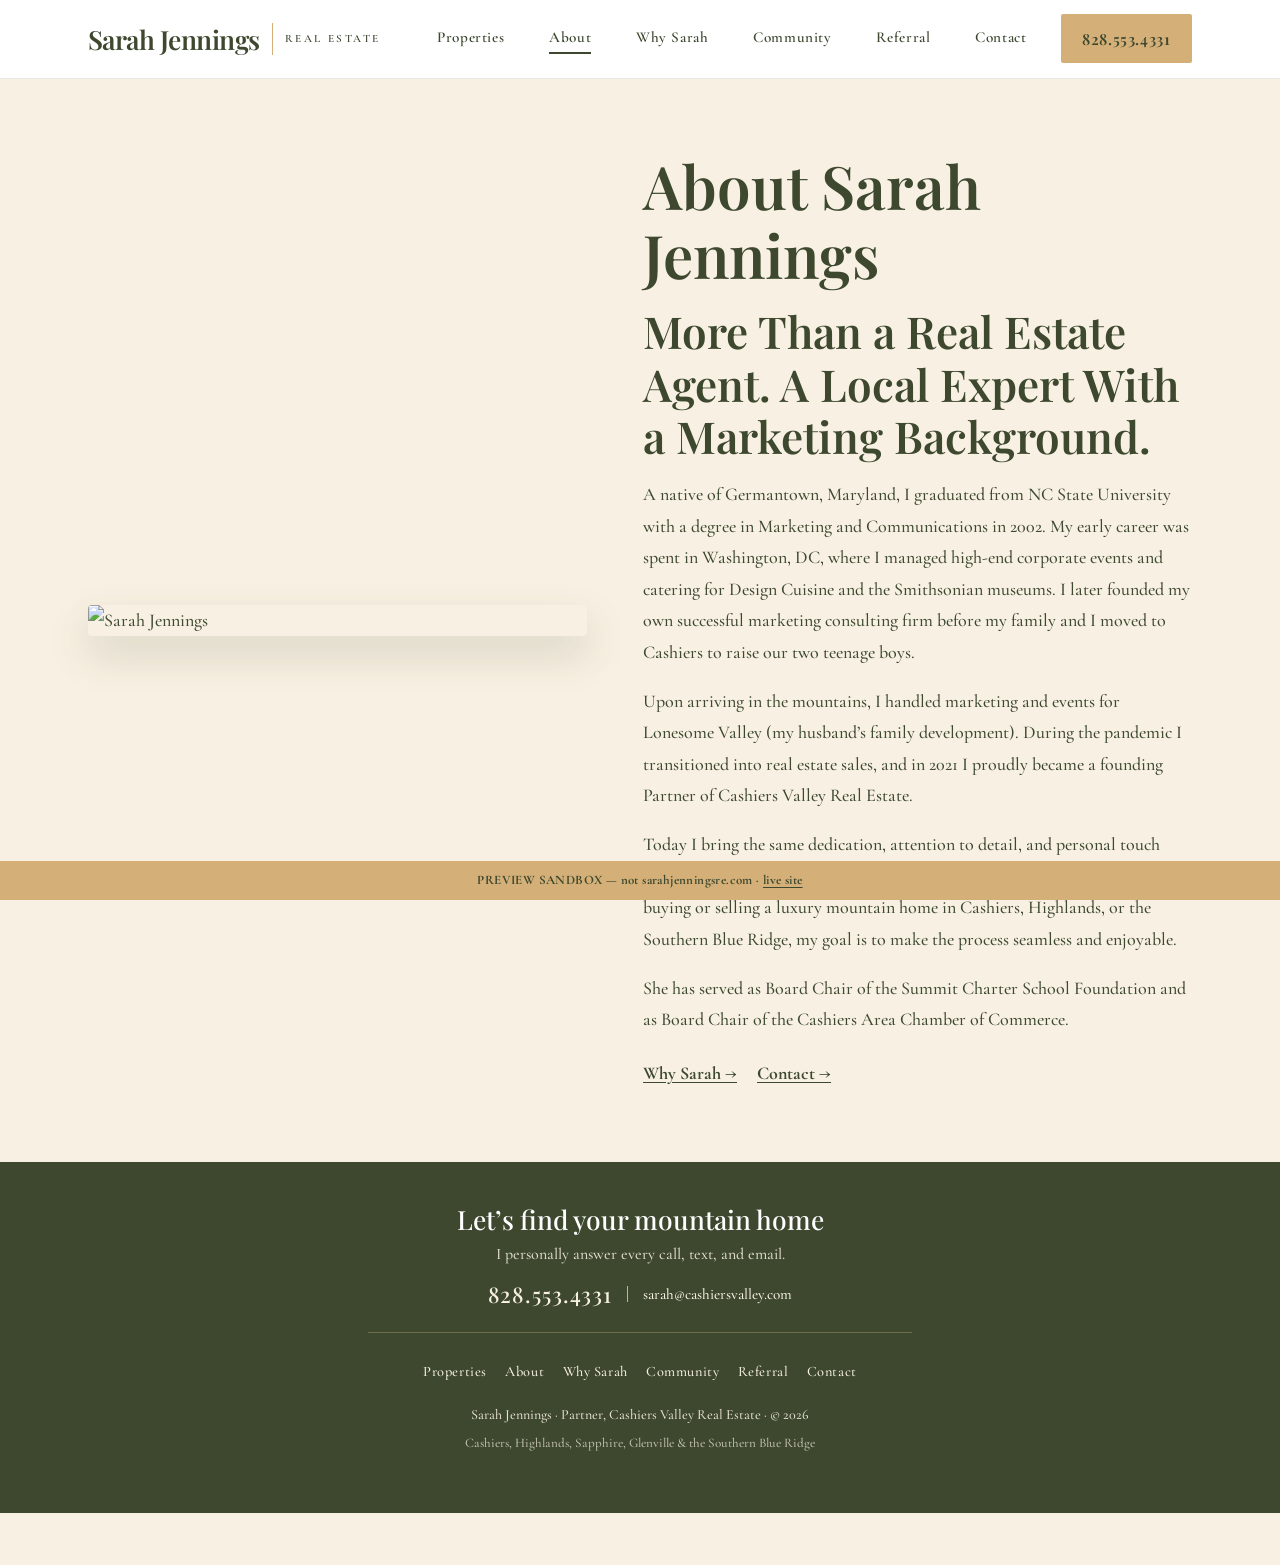
==== about.html @ 4c81b5e2 "Match remaining pages to the tighter footer" ====
<!DOCTYPE html>
<html lang="en">
<head>
  <meta charset="UTF-8">
  <meta name="viewport" content="width=device-width, initial-scale=1.0, viewport-fit=cover">
  <meta name="description" content="Meet Sarah Jennings, Partner at Cashiers Valley Real Estate.">
  <meta name="robots" content="noindex, nofollow">
  <title>About Sarah Jennings • Cashiers & Highlands, NC</title>
  <link rel="preconnect" href="https://fonts.googleapis.com">
  <link rel="preconnect" href="https://fonts.gstatic.com" crossorigin>
  <link href="https://fonts.googleapis.com/css2?family=Cormorant+Garamond:ital,wght@0,400;0,500;0,600;0,700;1,400;1,600&family=Playfair+Display:ital,wght@0,400;0,500;0,600;0,700;1,400;1,600&display=swap" rel="stylesheet">
  <link rel="stylesheet" href="css/site.css">
</head>
<body>
  <div class="sandbox-banner">PREVIEW SANDBOX — not sarahjenningsre.com · <a href="https://sarahjenningsre.com">live site</a></div>
  <nav class="site-nav">
    <div class="nav-inner">
      <a class="brand" href="index.html">
        <span class="site-name">Sarah Jennings</span>
        <span class="brand-rule" aria-hidden="true"></span>
        <span class="brand-mark">Real Estate</span>
      </a>
      <div class="nav-links">
        <a href="listings.html">Properties</a><a href="about.html" class="is-current">About</a><a href="why-sarah.html">Why Sarah</a><a href="community.html">Community</a><a href="referral.html">Referral</a><a href="contact.html">Contact</a>
      </div>
      <a class="btn btn-phone nav-phone" href="tel:8285534331">828.553.4331</a>
      <button class="hamburger" id="hamburger" aria-label="Open menu" aria-expanded="false">
        <span></span><span></span><span></span>
      </button>
    </div>
    <div class="mobile-menu" id="mobile-menu">
      <a href="listings.html">Properties</a><a href="about.html" class="is-current">About</a><a href="why-sarah.html">Why Sarah</a><a href="community.html">Community</a><a href="referral.html">Referral</a><a href="contact.html">Contact</a>
      <a class="btn btn-phone" href="tel:8285534331">828.553.4331</a>
    </div>
  </nav>
  <section class="band-a">
    <div class="wrap split">
      <div>
        <img class="portrait" src="https://sarahjenningsre.com/assets/images/headshot/sarah-jennings.jpg" alt="Sarah Jennings">
      </div>
      <div class="prose">
        <h1>About Sarah Jennings</h1>
        <h2>More Than a Real Estate Agent. A Local Expert With a Marketing Background.</h2>
        <p>A native of Germantown, Maryland, I graduated from NC State University with a degree in Marketing and Communications in 2002. My early career was spent in Washington, DC, where I managed high-end corporate events and catering for Design Cuisine and the Smithsonian museums. I later founded my own successful marketing consulting firm before my family and I moved to Cashiers to raise our two teenage boys.</p>
        <p>Upon arriving in the mountains, I handled marketing and events for Lonesome Valley (my husband’s family development). During the pandemic I transitioned into real estate sales, and in 2021 I proudly became a founding Partner of Cashiers Valley Real Estate.</p>
        <p>Today I bring the same dedication, attention to detail, and personal touch that defined my previous career to every client I serve. Whether you are buying or selling a luxury mountain home in Cashiers, Highlands, or the Southern Blue Ridge, my goal is to make the process seamless and enjoyable.</p>
        <p>She has served as Board Chair of the Summit Charter School Foundation and as Board Chair of the Cashiers Area Chamber of Commerce.</p>
        <div class="inline-links">
          <a href="why-sarah.html">Why Sarah →</a>
          <a href="contact.html">Contact →</a>
        </div>
      </div>
    </div>
  </section>
  <footer class="site-footer">
    <div class="footer-cta">
      <h2>Let’s find your mountain home</h2>
      <p class="footer-note">I personally answer every call, text, and email.</p>
      <p class="footer-contact">
        <a class="cta-phone" href="tel:8285534331">828.553.4331</a>
        <span class="footer-sep" aria-hidden="true"></span>
        <a href="mailto:sarah@cashiersvalley.com">sarah@cashiersvalley.com</a>
      </p>
    </div>
    <nav class="footer-links" aria-label="Footer">
      <a href="listings.html">Properties</a>
      <a href="about.html">About</a>
      <a href="why-sarah.html">Why Sarah</a>
      <a href="community.html">Community</a>
      <a href="referral.html">Referral</a>
      <a href="contact.html">Contact</a>
    </nav>
    <p class="footer-legal">Sarah Jennings · Partner, Cashiers Valley Real Estate · © 2026</p>
    <p class="footer-serving">Cashiers, Highlands, Sapphire, Glenville &amp; the Southern Blue Ridge</p>
  </footer>
  <script>
    const hamburger = document.getElementById("hamburger");
    const mobileMenu = document.getElementById("mobile-menu");
    hamburger.addEventListener("click", () => {
      const open = mobileMenu.classList.toggle("open");
      hamburger.setAttribute("aria-expanded", open ? "true" : "false");
    });
  </script>
</body>
</html>
---- css/site.css ----
/* Sarah Jennings preview — locked palette and type. Preview repo only. */
:root {
  --forest: #3d482f;
  --gold: #D4AF77;
  --cream: #F8F1E3;
  --white: #FFFFFF;
}

* { box-sizing: border-box; }

html, body {
  margin: 0;
  padding: 0;
}

body {
  font-family: "Cormorant Garamond", serif;
  font-weight: 500;
  font-size: 1.125rem;
  line-height: 1.75;
  color: var(--forest);
  background: var(--cream);
  -webkit-font-smoothing: antialiased;
  padding-bottom: 52px;
}

h1, h2, h3, .site-name {
  font-family: "Playfair Display", serif;
  font-weight: 600;
  color: var(--forest);
}

h1 { font-size: clamp(2.25rem, 5vw, 3.75rem); line-height: 1.15; margin: 0 0 1rem; }
h2 { font-size: clamp(1.85rem, 3.5vw, 2.75rem); line-height: 1.2; margin: 0 0 1rem; }
h3 { font-size: 1.5rem; margin: 0 0 0.5rem; }

a { color: var(--forest); text-decoration-thickness: 1px; text-underline-offset: 3px; }
a:hover { text-decoration: underline; text-decoration-color: var(--gold); }

img { max-width: 100%; display: block; }

/* Sandbox */
.sandbox-banner {
  position: fixed;
  bottom: 0; left: 0; right: 0;
  z-index: 100000;
  background: var(--gold);
  color: var(--forest);
  text-align: center;
  padding: 8px 16px;
  font-size: 13px;
  font-weight: 700;
  letter-spacing: 0.4px;
  font-family: "Cormorant Garamond", serif;
}
.sandbox-banner a { color: var(--forest); text-decoration: underline; }

/* Nav — Band C / cream-white. Never gold type on cream. */
.site-nav {
  position: sticky;
  top: 0;
  z-index: 50;
  background: var(--white);
  border-bottom: 1px solid rgba(61, 72, 47, 0.12);
}
.nav-inner {
  max-width: 72rem;
  margin: 0 auto;
  padding: 0.9rem 1.5rem;
  display: flex;
  align-items: center;
  justify-content: space-between;
  gap: 1rem;
}
.brand {
  display: flex;
  align-items: center;
  gap: 0.75rem;
  text-decoration: none;
}
.brand:hover { text-decoration: none; }
.site-name {
  font-size: 1.65rem;
  letter-spacing: -0.02em;
  color: var(--forest);
  line-height: 1;
}
.brand-rule {
  width: 1px;
  height: 2rem;
  background: var(--gold);
}
.brand-mark {
  font-family: "Cormorant Garamond", serif;
  font-size: 0.7rem;
  letter-spacing: 0.22em;
  text-transform: uppercase;
  color: var(--forest);
  font-weight: 600;
}
.nav-links {
  display: none;
  gap: 1.4rem;
  font-weight: 600;
  font-size: 0.95rem;
  letter-spacing: 0.04em;
}
.nav-links a {
  text-decoration: none;
  color: var(--forest);
  padding-bottom: 2px;
  border-bottom: 2px solid transparent;
  margin-left: 1.4rem;
}
.nav-links a:hover {
  text-decoration: none;
  border-bottom-color: var(--forest);
}
.nav-links a.is-current {
  border-bottom-color: var(--forest);
}

.btn {
  display: inline-flex;
  align-items: center;
  justify-content: center;
  min-height: 44px;
  padding: 0.7rem 1.35rem;
  font-family: "Cormorant Garamond", serif;
  font-weight: 700;
  font-size: 0.95rem;
  letter-spacing: 0.04em;
  text-decoration: none;
  cursor: pointer;
  border-radius: 2px;
  transition: opacity 0.15s ease;
}
.btn:hover { opacity: 0.9; text-decoration: none; }

.btn-primary {
  background: var(--gold);
  color: var(--forest);
  border: none;
}
.btn-secondary-light {
  background: var(--white);
  color: var(--forest);
  border: 2px solid var(--forest);
}
.btn-secondary-dark {
  background: transparent;
  color: var(--cream);
  border: 2px solid var(--gold);
}
.btn-phone {
  background: var(--gold);
  color: var(--forest);
  border: none;
  font-family: "Playfair Display", serif;
  font-weight: 600;
}

.hamburger {
  display: flex;
  flex-direction: column;
  gap: 5px;
  background: none;
  border: none;
  cursor: pointer;
  padding: 8px;
  min-height: 44px;
  min-width: 44px;
  justify-content: center;
}
.hamburger span {
  display: block;
  width: 22px;
  height: 2px;
  background: var(--forest);
}

.mobile-menu {
  display: none;
  flex-direction: column;
  padding: 0.5rem 1.5rem 1.25rem;
  background: var(--white);
  border-top: 1px solid rgba(61, 72, 47, 0.12);
}
.mobile-menu.open { display: flex; }
.mobile-menu a {
  padding: 0.7rem 0;
  font-weight: 600;
  text-decoration: none;
  color: var(--forest);
  min-height: 44px;
  display: flex;
  align-items: center;
}
.mobile-menu a.is-current { text-decoration: underline; }

@media (min-width: 900px) {
  .nav-links { display: flex; }
  .hamburger { display: none; }
  .nav-phone { display: inline-flex !important; }
  .mobile-menu { display: none !important; }
}
.nav-phone { display: none; }

/* Bands */
.band-a { background: var(--cream); color: var(--forest); }
.band-b { background: var(--forest); color: var(--cream); }
.band-b h1, .band-b h2, .band-b h3 { color: var(--white); }
.band-b a { color: var(--cream); }
.band-b a:hover { text-decoration-color: var(--gold); }

.wrap {
  max-width: 72rem;
  margin: 0 auto;
  padding: 4.5rem 1.5rem;
}
.wrap-narrow { max-width: 46rem; }

.hero {
  background:
    linear-gradient(rgba(61, 72, 47, 0.72), rgba(61, 72, 47, 0.78)),
    url("https://sarahjenningsre.com/assets/images/hero/hero-main.jpg") center/cover no-repeat;
  min-height: 70dvh;
  display: flex;
  align-items: center;
  justify-content: center;
  text-align: center;
  color: var(--cream);
  padding: 6rem 1.5rem 4rem;
}
.hero h1 { color: var(--white); }
.hero-tag {
  font-family: "Playfair Display", serif;
  font-style: italic;
  font-weight: 500;
  color: var(--gold);
  font-size: clamp(1.15rem, 2.4vw, 1.65rem);
  margin: 0 0 1rem;
}
.hero-sub {
  font-family: "Cormorant Garamond", serif;
  color: var(--cream);
  font-size: clamp(1.05rem, 2vw, 1.35rem);
  letter-spacing: 0.08em;
  max-width: 38rem;
  margin: 0 auto 0.85rem;
  line-height: 1.7;
}
.hero-service {
  font-size: 0.95rem;
  color: var(--cream);
  max-width: 36rem;
  margin: 0 auto 2rem;
  opacity: 0.92;
}
.hero-actions { display: flex; flex-wrap: wrap; gap: 0.85rem; justify-content: center; }

.split {
  display: grid;
  gap: 2.5rem;
  align-items: center;
}
@media (min-width: 800px) {
  .split { grid-template-columns: 1fr 1.1fr; gap: 3.5rem; }
}
.portrait {
  width: 100%;
  border-radius: 4px;
  box-shadow: 0 18px 40px rgba(61, 72, 47, 0.18);
}
.caption {
  font-size: 0.9rem;
  margin-top: 0.7rem;
  text-align: center;
}

.prose p { margin: 0 0 1.1rem; }
.prose p:last-child { margin-bottom: 0; }
.lede { font-weight: 600; }

.inline-links { display: flex; flex-wrap: wrap; gap: 1.25rem; margin-top: 1.4rem; }
.inline-links a { font-weight: 700; }

/* Cards */
.cards {
  display: grid;
  gap: 1.5rem;
}
@media (min-width: 720px) {
  .cards.two { grid-template-columns: 1fr 1fr; }
}
.card {
  background: var(--white);
  color: var(--forest);
  border: 1px solid rgba(212, 175, 119, 0.55);
  overflow: hidden;
  display: flex;
  flex-direction: column;
  text-decoration: none;
}
.card:hover { text-decoration: none; opacity: 0.96; }
.card img { width: 100%; height: 220px; object-fit: cover; }
.card-body { padding: 1.4rem 1.5rem 1.6rem; }
.card-meta {
  font-size: 0.78rem;
  letter-spacing: 0.14em;
  text-transform: uppercase;
  font-weight: 700;
  margin: 0 0 0.35rem;
}
.card-price { font-family: "Playfair Display", serif; font-size: 1.7rem; margin: 0 0 0.35rem; }
.card-addr { margin: 0 0 0.9rem; }
.card-cta { font-weight: 700; }

.section-head {
  display: flex;
  justify-content: space-between;
  align-items: flex-end;
  gap: 1rem;
  margin-bottom: 2rem;
  flex-wrap: wrap;
}

blockquote {
  font-family: "Playfair Display", serif;
  font-style: italic;
  font-size: clamp(1.2rem, 2.2vw, 1.55rem);
  line-height: 1.55;
  color: var(--white);
  margin: 0 auto 1.25rem;
  max-width: 40rem;
}
.quote-attr { color: var(--gold); font-weight: 600; letter-spacing: 0.04em; }

.org-list {
  list-style: none;
  padding: 0;
  margin: 1.5rem 0 0;
}
.org-list li {
  display: flex;
  gap: 0.75rem;
  padding: 0.7rem 0;
  border-bottom: 1px solid rgba(61, 72, 47, 0.12);
  align-items: flex-start;
}
.org-list li::before {
  content: "";
  width: 7px;
  height: 7px;
  margin-top: 0.55rem;
  background: var(--gold);
  border-radius: 50%;
  flex-shrink: 0;
}
.org-list a { font-weight: 600; text-decoration: none; }
.org-list a:hover { text-decoration: underline; text-decoration-color: var(--gold); }

.why-grid {
  display: grid;
  gap: 1.75rem;
}
@media (min-width: 800px) {
  .why-grid { grid-template-columns: 1fr 1fr; }
}
.why-item {
  background: var(--white);
  padding: 1.6rem 1.7rem;
  border-top: 3px solid var(--gold);
}

.facts { display: grid; gap: 1rem; margin: 2rem 0; }
@media (min-width: 700px) {
  .facts { grid-template-columns: repeat(3, 1fr); }
}
.fact {
  background: var(--white);
  padding: 1.4rem;
  border-top: 3px solid var(--gold);
}
.steps { counter-reset: step; margin: 1.5rem 0 0; padding: 0; list-style: none; }
.steps li {
  counter-increment: step;
  padding: 1rem 0 1rem 3.2rem;
  position: relative;
  border-bottom: 1px solid rgba(61, 72, 47, 0.12);
}
.steps li::before {
  content: counter(step);
  position: absolute;
  left: 0; top: 1rem;
  width: 2.1rem; height: 2.1rem;
  background: var(--gold);
  color: var(--forest);
  display: flex;
  align-items: center;
  justify-content: center;
  font-weight: 700;
  font-family: "Playfair Display", serif;
}

.faq { margin-top: 2rem; }
.faq h3 { margin-top: 1.2rem; }

.coming {
  font-size: 1.2rem;
  margin: 0;
}

.cta-phone {
  font-family: "Playfair Display", serif;
  font-size: 1.35rem;
  color: var(--cream);
  text-decoration: none;
  letter-spacing: 0.04em;
  display: inline-block;
  line-height: 1.3;
}
.cta-phone-light {
  font-family: "Playfair Display", serif;
  font-size: clamp(1.8rem, 4vw, 2.8rem);
  color: var(--forest);
  text-decoration: none;
  letter-spacing: 0.06em;
  display: inline-block;
  min-height: 44px;
}
.cta-phone:hover, .cta-phone-light:hover { text-decoration: underline; text-decoration-color: var(--gold); }

.site-footer {
  background: var(--forest);
  color: var(--cream);
  text-align: center;
  padding: 2.6rem 1.5rem 3.6rem;
  font-size: 0.95rem;
}
.site-footer a { color: var(--cream); text-decoration: none; }
.site-footer a:hover { text-decoration: underline; text-decoration-color: var(--gold); }

.footer-cta {
  max-width: 34rem;
  margin: 0 auto 1.6rem;
  padding-bottom: 1.5rem;
  border-bottom: 1px solid rgba(212, 175, 119, 0.35);
}
.footer-cta h2 {
  color: var(--white);
  font-size: clamp(1.3rem, 2.2vw, 1.65rem);
  font-weight: 500;
  line-height: 1.25;
  margin: 0 0 0.35rem;
}
.footer-note {
  margin: 0 0 0.9rem;
  color: var(--cream);
  opacity: 0.86;
  font-size: 1rem;
  line-height: 1.5;
}
.footer-contact {
  display: flex;
  flex-wrap: wrap;
  gap: 0.25rem 0.95rem;
  justify-content: center;
  align-items: center;
  margin: 0;
}
.footer-sep {
  width: 1px;
  height: 1rem;
  background: var(--gold);
  display: none;
}
@media (min-width: 560px) {
  .footer-sep { display: block; }
}
.footer-links {
  display: flex;
  flex-wrap: wrap;
  gap: 0.4rem 1.15rem;
  justify-content: center;
  margin: 0 0 1.15rem;
  font-size: 0.9rem;
  letter-spacing: 0.04em;
}
.footer-legal {
  margin: 0 0 0.3rem;
  font-size: 0.88rem;
  opacity: 0.9;
}
.footer-serving {
  margin: 0;
  font-size: 0.82rem;
  opacity: 0.7;
}

.center { text-align: center; }
.eyebrow {
  font-family: "Cormorant Garamond", serif;
  letter-spacing: 0.2em;
  text-transform: uppercase;
  font-size: 0.8rem;
  font-weight: 700;
  color: var(--forest);
  margin: 0 0 0.6rem;
}
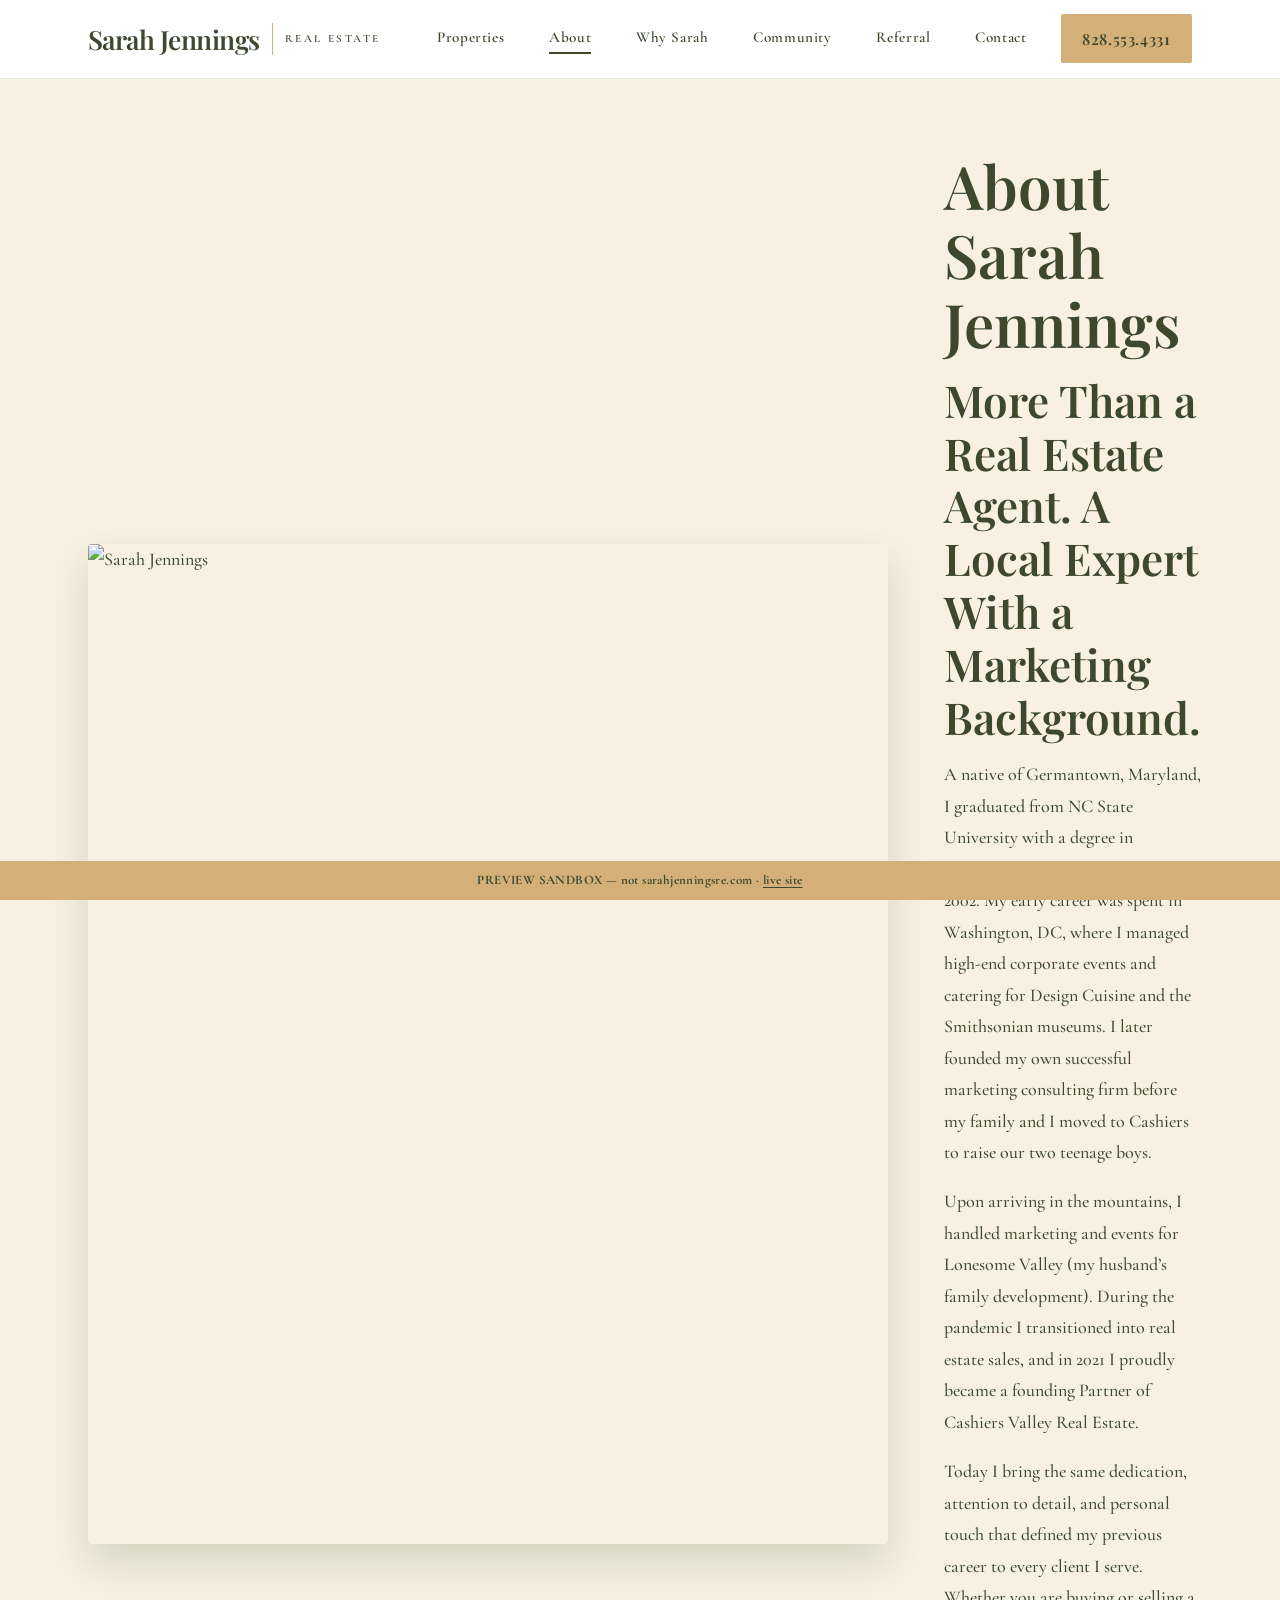
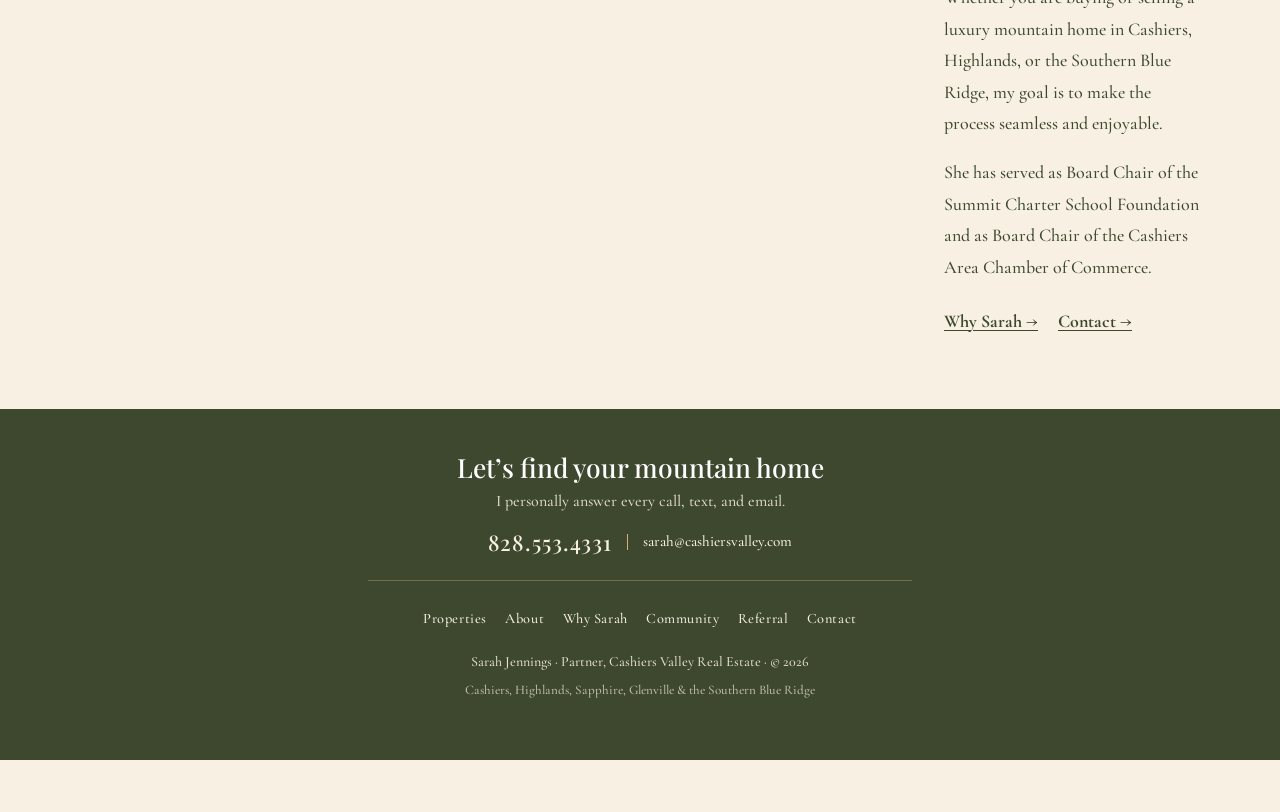
==== commit 02d86126: "Add width/height + lazy loading to all images" ====
--- a/about.html
+++ b/about.html
@@ -8,7 +8,7 @@
   <title>About Sarah Jennings • Cashiers & Highlands, NC</title>
   <link rel="preconnect" href="https://fonts.googleapis.com">
   <link rel="preconnect" href="https://fonts.gstatic.com" crossorigin>
-  <link href="https://fonts.googleapis.com/css2?family=Cormorant+Garamond:ital,wght@0,400;0,500;0,600;0,700;1,400;1,600&family=Playfair+Display:ital,wght@0,400;0,500;0,600;0,700;1,400;1,600&display=swap" rel="stylesheet">
+  <link href="https://fonts.googleapis.com/css2?family=Cormorant+Garamond:ital,wght@0,500;0,600;0,700;1,500&family=Playfair+Display:ital,wght@0,500;0,600;0,700;1,500&display=swap" rel="stylesheet">
   <link rel="stylesheet" href="css/site.css">
 </head>
 <body>
@@ -36,7 +36,7 @@
   <section class="band-a">
     <div class="wrap split">
       <div>
-        <img class="portrait" src="https://sarahjenningsre.com/assets/images/headshot/sarah-jennings.jpg" alt="Sarah Jennings">
+        <img class="portrait" src="https://sarahjenningsre.com/assets/images/headshot/sarah-jennings.jpg" alt="Sarah Jennings" width="800" height="1000" loading="lazy" decoding="async">
       </div>
       <div class="prose">
         <h1>About Sarah Jennings</h1>
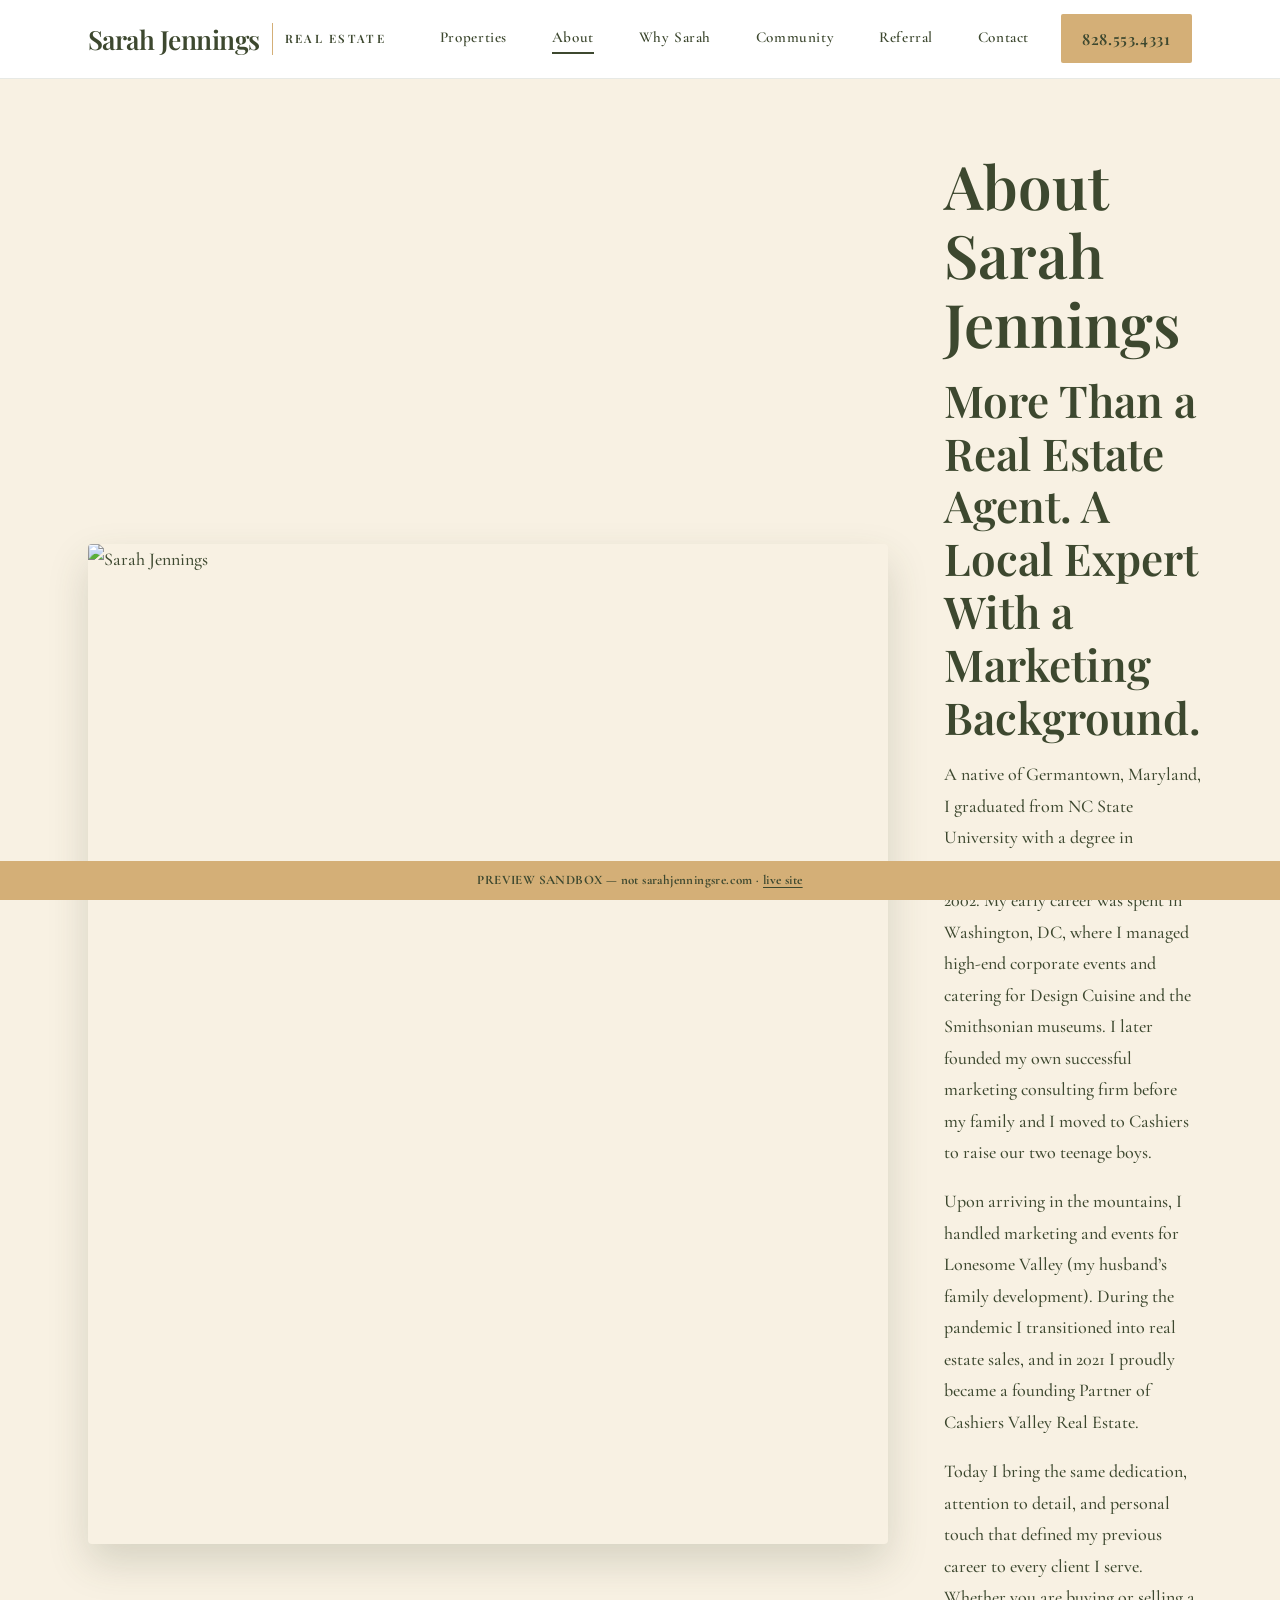
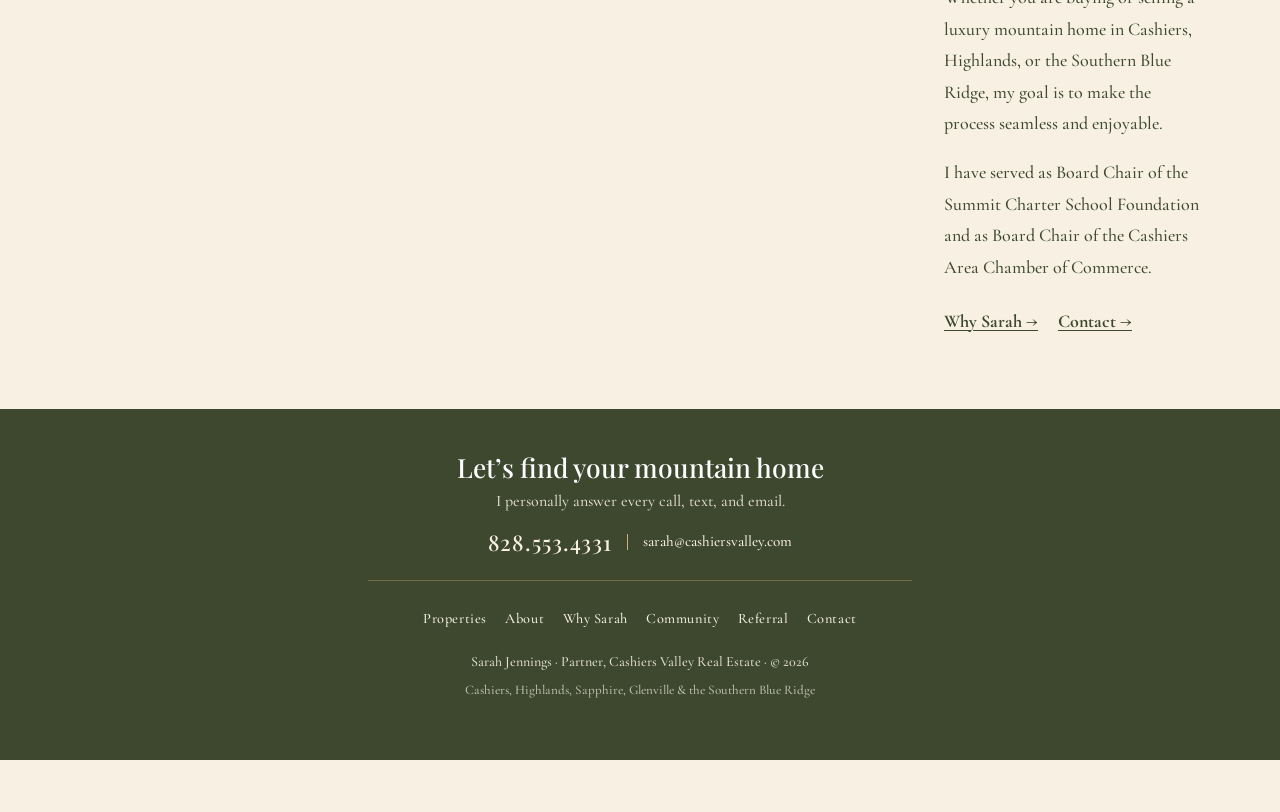
==== commit 8c7e65a7: "Fix third-person slip in About bio copy" ====
--- a/about.html
+++ b/about.html
@@ -8,6 +8,7 @@
   <title>About Sarah Jennings • Cashiers & Highlands, NC</title>
   <link rel="preconnect" href="https://fonts.googleapis.com">
   <link rel="preconnect" href="https://fonts.gstatic.com" crossorigin>
+  <link rel="preconnect" href="https://sarahjenningsre.com">
   <link href="https://fonts.googleapis.com/css2?family=Cormorant+Garamond:ital,wght@0,500;0,600;0,700;1,500&family=Playfair+Display:ital,wght@0,500;0,600;0,700;1,500&display=swap" rel="stylesheet">
   <link rel="stylesheet" href="css/site.css">
 </head>
@@ -44,7 +45,7 @@
         <p>A native of Germantown, Maryland, I graduated from NC State University with a degree in Marketing and Communications in 2002. My early career was spent in Washington, DC, where I managed high-end corporate events and catering for Design Cuisine and the Smithsonian museums. I later founded my own successful marketing consulting firm before my family and I moved to Cashiers to raise our two teenage boys.</p>
         <p>Upon arriving in the mountains, I handled marketing and events for Lonesome Valley (my husband’s family development). During the pandemic I transitioned into real estate sales, and in 2021 I proudly became a founding Partner of Cashiers Valley Real Estate.</p>
         <p>Today I bring the same dedication, attention to detail, and personal touch that defined my previous career to every client I serve. Whether you are buying or selling a luxury mountain home in Cashiers, Highlands, or the Southern Blue Ridge, my goal is to make the process seamless and enjoyable.</p>
-        <p>She has served as Board Chair of the Summit Charter School Foundation and as Board Chair of the Cashiers Area Chamber of Commerce.</p>
+        <p>I have served as Board Chair of the Summit Charter School Foundation and as Board Chair of the Cashiers Area Chamber of Commerce.</p>
         <div class="inline-links">
           <a href="why-sarah.html">Why Sarah →</a>
           <a href="contact.html">Contact →</a>
--- a/css/site.css
+++ b/css/site.css
@@ -91,9 +91,9 @@
   background: var(--gold);
 }
 .brand-mark {
-  font-family: "Cormorant Garamond", serif;
-  font-size: 0.7rem;
-  letter-spacing: 0.22em;
+  font-family: "Playfair Display", serif;
+  font-size: 0.72rem;
+  letter-spacing: 0.2em;
   text-transform: uppercase;
   color: var(--forest);
   font-weight: 600;
@@ -222,8 +222,8 @@
 
 .hero {
   background:
-    linear-gradient(rgba(61, 72, 47, 0.72), rgba(61, 72, 47, 0.78)),
-    url("https://sarahjenningsre.com/assets/images/hero/hero-main.jpg") center/cover no-repeat;
+    linear-gradient(rgba(61, 72, 47, 0.78), rgba(61, 72, 47, 0.82)),
+    url("https://sarahjenningsre.com/assets/images/hero/hero-main-mobile.jpg") center/cover no-repeat;
   min-height: 70dvh;
   display: flex;
   align-items: center;
@@ -231,6 +231,13 @@
   text-align: center;
   color: var(--cream);
   padding: 6rem 1.5rem 4rem;
+}
+@media (min-width: 800px) {
+  .hero {
+    background:
+      linear-gradient(rgba(61, 72, 47, 0.72), rgba(61, 72, 47, 0.78)),
+      url("https://sarahjenningsre.com/assets/images/hero/hero-main.jpg") center/cover no-repeat;
+  }
 }
 .hero h1 { color: var(--white); }
 .hero-tag {
@@ -306,8 +313,9 @@
 .card img { width: 100%; height: 220px; object-fit: cover; }
 .card-body { padding: 1.4rem 1.5rem 1.6rem; }
 .card-meta {
-  font-size: 0.78rem;
-  letter-spacing: 0.14em;
+  font-family: "Playfair Display", serif;
+  font-size: 0.82rem;
+  letter-spacing: 0.12em;
   text-transform: uppercase;
   font-weight: 700;
   margin: 0 0 0.35rem;
@@ -374,13 +382,13 @@
 }
 
 .facts { display: grid; gap: 1rem; margin: 2rem 0; }
-@media (min-width: 700px) {
+@media (min-width: 720px) {
   .facts { grid-template-columns: repeat(3, 1fr); }
 }
 .fact {
   background: var(--white);
-  padding: 1.4rem;
-  border-top: 3px solid var(--gold);
+  padding: 1.4rem 1.4rem 1.4rem 1.6rem;
+  border-left: 3px solid var(--gold);
 }
 .steps { counter-reset: step; margin: 1.5rem 0 0; padding: 0; list-style: none; }
 .steps li {
@@ -496,6 +504,15 @@
   margin: 0;
   font-size: 0.82rem;
   opacity: 0.7;
+}
+
+.panel-white {
+  background: var(--white);
+  padding: 2.5rem 2.5rem 2.75rem;
+  border-top: 3px solid var(--gold);
+}
+@media (max-width: 640px) {
+  .panel-white { padding: 2rem 1.5rem 2.25rem; }
 }
 
 .center { text-align: center; }
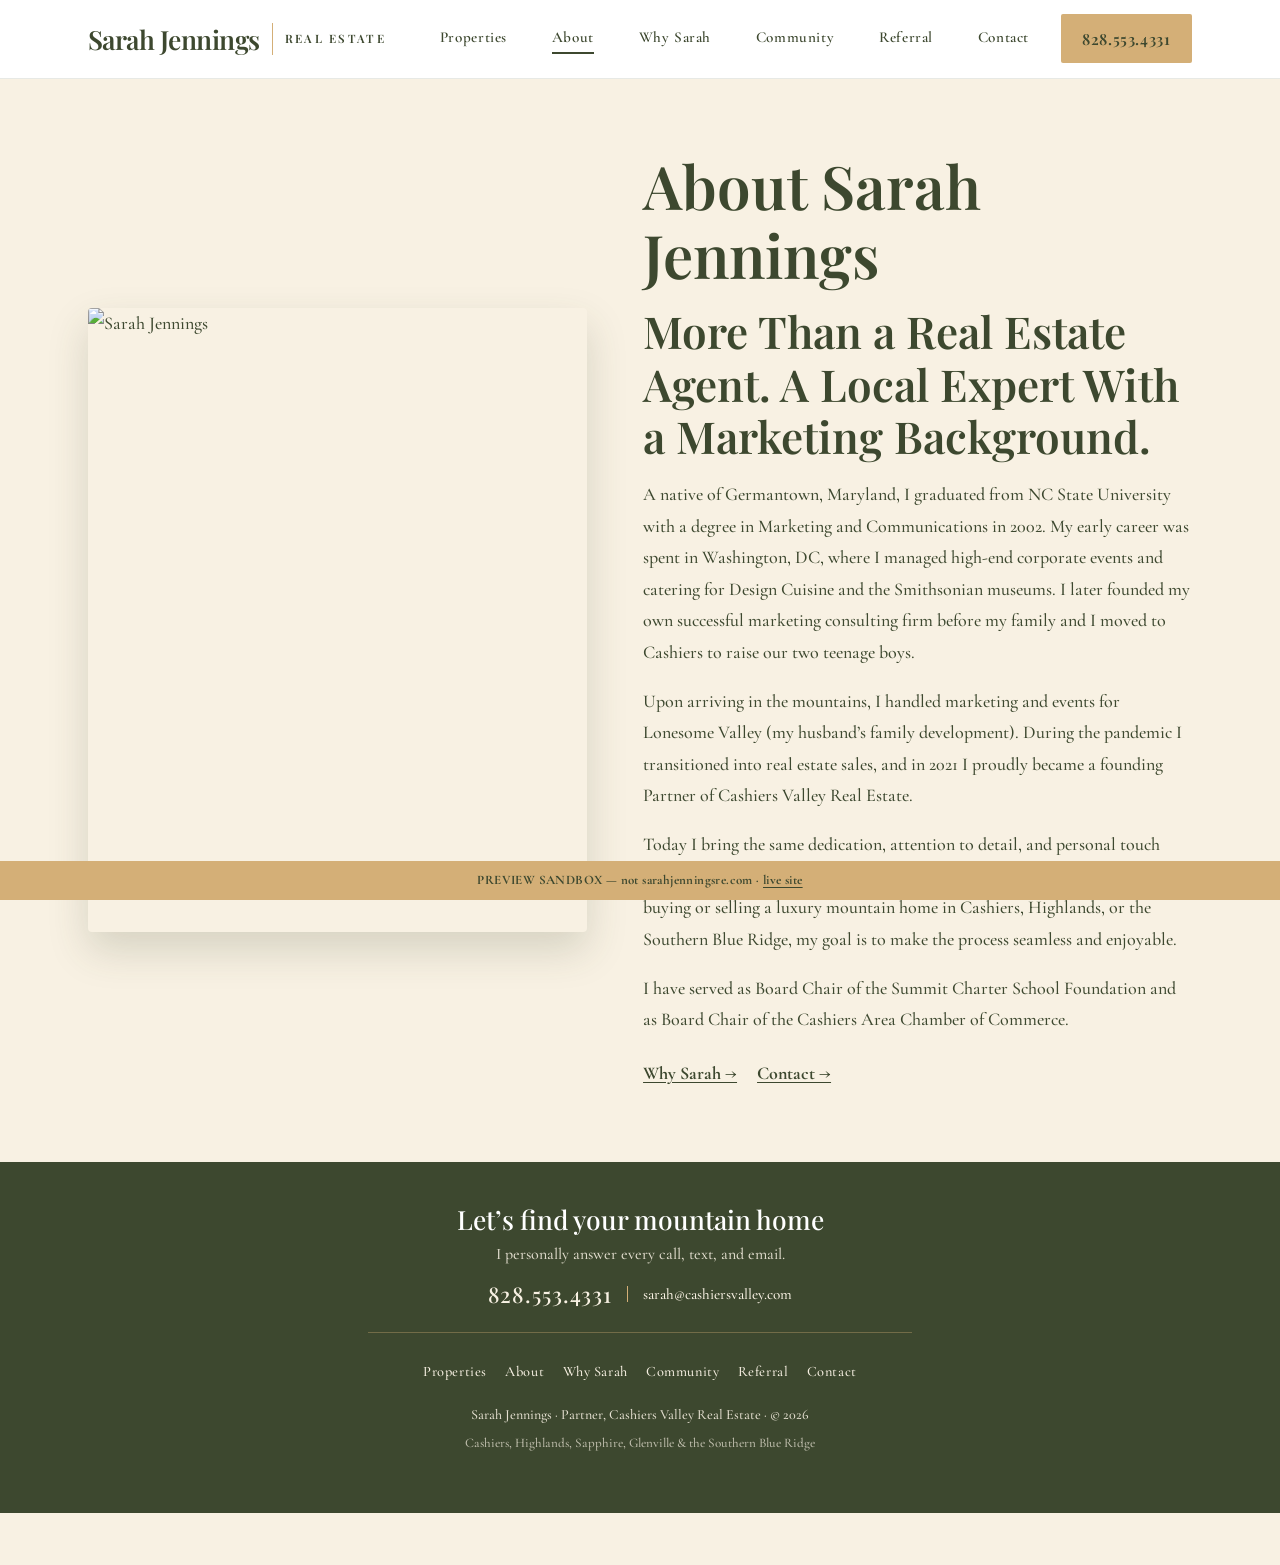
==== commit a1592bb9: "Remove stale width/height attributes fighting the portrait aspect-ratio" ====
--- a/about.html
+++ b/about.html
@@ -37,7 +37,7 @@
   <section class="band-a">
     <div class="wrap split">
       <div>
-        <img class="portrait" src="https://sarahjenningsre.com/assets/images/headshot/sarah-jennings.jpg" alt="Sarah Jennings" width="800" height="1000" loading="lazy" decoding="async">
+        <img class="portrait" src="https://sarahjenningsre.com/assets/images/headshot/sarah-jennings.jpg" alt="Sarah Jennings" loading="lazy" decoding="async">
       </div>
       <div class="prose">
         <h1>About Sarah Jennings</h1>
--- a/css/site.css
+++ b/css/site.css
@@ -276,6 +276,8 @@
 }
 .portrait {
   width: 100%;
+  aspect-ratio: 4 / 5;
+  object-fit: cover;
   border-radius: 4px;
   box-shadow: 0 18px 40px rgba(61, 72, 47, 0.18);
 }
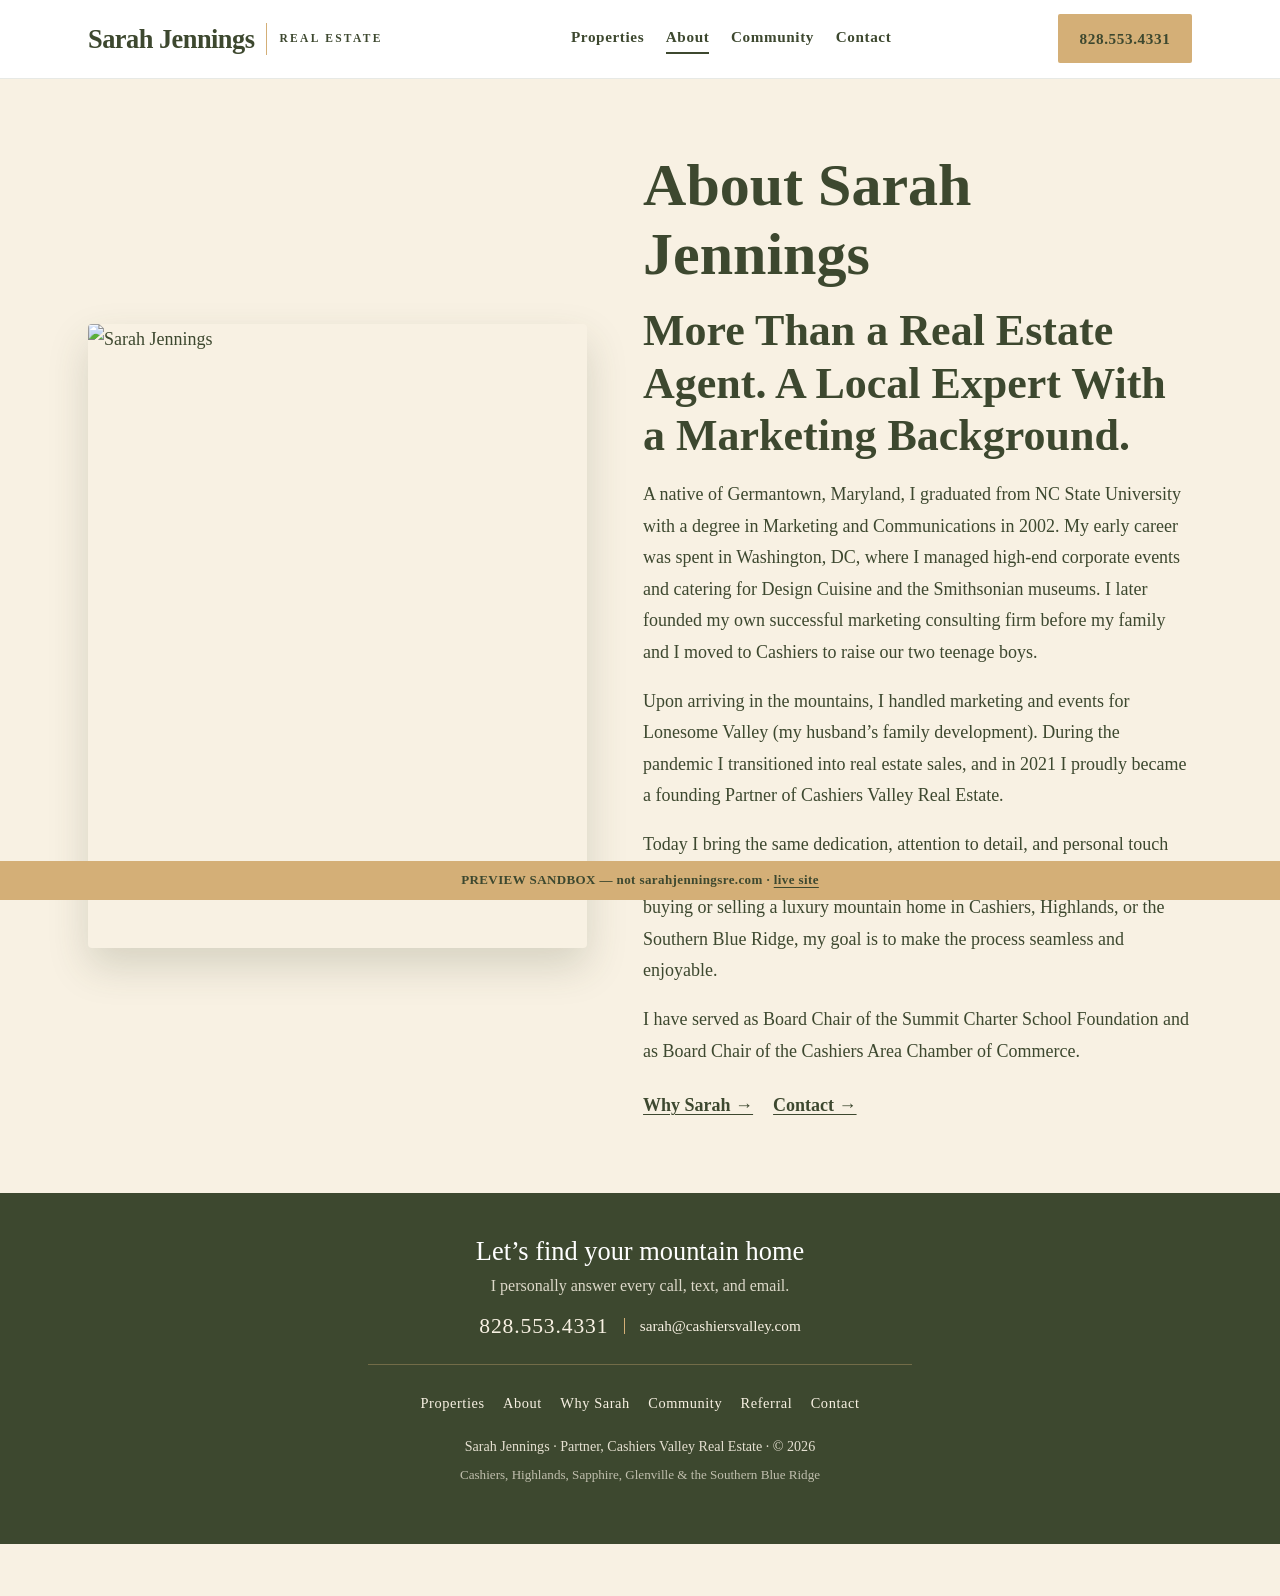
==== commit c1f6a9b4: "Trim About nav to four items" ====
--- a/about.html
+++ b/about.html
@@ -3,14 +3,13 @@
 <head>
   <meta charset="UTF-8">
   <meta name="viewport" content="width=device-width, initial-scale=1.0, viewport-fit=cover">
+  <meta name="robots" content="noindex, nofollow">
+  <meta name="theme-color" content="#3d482f">
+  <link rel="icon" href="data:image/svg+xml,%3Csvg xmlns='http://www.w3.org/2000/svg' viewBox='0 0 32 32'%3E%3Crect width='32' height='32' fill='%233d482f'/%3E%3Ctext x='16' y='22' text-anchor='middle' font-size='16' fill='%23D4AF77' font-family='Georgia'%3ESJ%3C/text%3E%3C/svg%3E">
+  <link rel="preconnect" href="https://fonts.gstatic.com" crossorigin>
+  <link rel="stylesheet" href="css/site.css">
   <meta name="description" content="Meet Sarah Jennings, Partner at Cashiers Valley Real Estate.">
-  <meta name="robots" content="noindex, nofollow">
   <title>About Sarah Jennings • Cashiers & Highlands, NC</title>
-  <link rel="preconnect" href="https://fonts.googleapis.com">
-  <link rel="preconnect" href="https://fonts.gstatic.com" crossorigin>
-  <link rel="preconnect" href="https://sarahjenningsre.com">
-  <link href="https://fonts.googleapis.com/css2?family=Cormorant+Garamond:ital,wght@0,500;0,600;0,700;1,500&family=Playfair+Display:ital,wght@0,500;0,600;0,700;1,500&display=swap" rel="stylesheet">
-  <link rel="stylesheet" href="css/site.css">
 </head>
 <body>
   <div class="sandbox-banner">PREVIEW SANDBOX — not sarahjenningsre.com · <a href="https://sarahjenningsre.com">live site</a></div>
@@ -22,22 +21,22 @@
         <span class="brand-mark">Real Estate</span>
       </a>
       <div class="nav-links">
-        <a href="listings.html">Properties</a><a href="about.html" class="is-current">About</a><a href="why-sarah.html">Why Sarah</a><a href="community.html">Community</a><a href="referral.html">Referral</a><a href="contact.html">Contact</a>
+        <a href="listings.html">Properties</a><a href="about.html" class="is-current">About</a><a href="community.html">Community</a><a href="contact.html">Contact</a>
       </div>
       <a class="btn btn-phone nav-phone" href="tel:8285534331">828.553.4331</a>
-      <button class="hamburger" id="hamburger" aria-label="Open menu" aria-expanded="false">
+      <button class="hamburger" id="hamburger" type="button" aria-label="Open menu" aria-expanded="false" aria-controls="mobile-menu">
         <span></span><span></span><span></span>
       </button>
     </div>
     <div class="mobile-menu" id="mobile-menu">
-      <a href="listings.html">Properties</a><a href="about.html" class="is-current">About</a><a href="why-sarah.html">Why Sarah</a><a href="community.html">Community</a><a href="referral.html">Referral</a><a href="contact.html">Contact</a>
+      <a href="listings.html">Properties</a><a href="about.html" class="is-current">About</a><a href="community.html">Community</a><a href="contact.html">Contact</a>
       <a class="btn btn-phone" href="tel:8285534331">828.553.4331</a>
     </div>
   </nav>
   <section class="band-a">
     <div class="wrap split">
       <div>
-        <img class="portrait" src="https://sarahjenningsre.com/assets/images/headshot/sarah-jennings.jpg" alt="Sarah Jennings" loading="lazy" decoding="async">
+        <img class="portrait" src="https://sarahjenningsre.com/assets/images/headshot/sarah-jennings.jpg" width="549" height="603" alt="Sarah Jennings" decoding="async">
       </div>
       <div class="prose">
         <h1>About Sarah Jennings</h1>
@@ -72,7 +71,7 @@
       <a href="contact.html">Contact</a>
     </nav>
     <p class="footer-legal">Sarah Jennings · Partner, Cashiers Valley Real Estate · © 2026</p>
-    <p class="footer-serving">Cashiers, Highlands, Sapphire, Glenville &amp; the Southern Blue Ridge</p>
+    <p class="footer-serving">Cashiers, Highlands, Sapphire, Glenville & the Southern Blue Ridge</p>
   </footer>
   <script>
     const hamburger = document.getElementById("hamburger");
@@ -80,6 +79,8 @@
     hamburger.addEventListener("click", () => {
       const open = mobileMenu.classList.toggle("open");
       hamburger.setAttribute("aria-expanded", open ? "true" : "false");
+      hamburger.setAttribute("aria-label", open ? "Close menu" : "Open menu");
+      document.documentElement.style.overflow = open ? "hidden" : "";
     });
   </script>
 </body>
--- a/css/site.css
+++ b/css/site.css
@@ -1,4 +1,37 @@
 /* Sarah Jennings preview — locked palette and type. Preview repo only. */
+@font-face {
+  font-family: "Cormorant Garamond";
+  font-style: normal;
+  font-weight: 500 700;
+  font-display: swap;
+  src: url("https://fonts.gstatic.com/s/cormorantgaramond/v21/co3bmX5slCNuHLi8bLeY9MK7whWMhyjYqXtK.woff2") format("woff2");
+  unicode-range: U+0000-00FF, U+0131, U+0152-0153, U+02BB-02BC, U+02C6, U+02DA, U+02DC, U+2000-206F, U+20AC, U+2122;
+}
+@font-face {
+  font-family: "Cormorant Garamond";
+  font-style: italic;
+  font-weight: 500;
+  font-display: swap;
+  src: url("https://fonts.gstatic.com/s/cormorantgaramond/v21/co3smX5slCNuHLi8bLeY9MK7whWMhyjYrGFEsdtdc62E6zd5wDD-iNM8.woff2") format("woff2");
+  unicode-range: U+0000-00FF, U+0131, U+0152-0153, U+02BB-02BC, U+02C6, U+02DA, U+02DC, U+2000-206F, U+20AC, U+2122;
+}
+@font-face {
+  font-family: "Playfair Display";
+  font-style: normal;
+  font-weight: 500 700;
+  font-display: swap;
+  src: url("https://fonts.gstatic.com/s/playfairdisplay/v40/nuFiD-vYSZviVYUb_rj3ij__anPXDTzYgA.woff2") format("woff2");
+  unicode-range: U+0000-00FF, U+0131, U+0152-0153, U+02BB-02BC, U+02C6, U+02DA, U+02DC, U+2000-206F, U+20AC, U+2122;
+}
+@font-face {
+  font-family: "Playfair Display";
+  font-style: italic;
+  font-weight: 500;
+  font-display: swap;
+  src: url("https://fonts.gstatic.com/s/playfairdisplay/v40/nuFRD-vYSZviVYUb_rj3ij__anPXDTnCjmHKM4nYO7KN_pqTXtHA-Q.woff2") format("woff2");
+  unicode-range: U+0000-00FF, U+0131, U+0152-0153, U+02BB-02BC, U+02C6, U+02DA, U+02DC, U+2000-206F, U+20AC, U+2122;
+}
+
 :root {
   --forest: #3d482f;
   --gold: #D4AF77;
@@ -7,14 +40,11 @@
 }
 
 * { box-sizing: border-box; }
-
-html, body {
-  margin: 0;
-  padding: 0;
-}
+html, body { margin: 0; padding: 0; }
+html { scroll-behavior: smooth; }
 
 body {
-  font-family: "Cormorant Garamond", serif;
+  font-family: "Cormorant Garamond", Georgia, serif;
   font-weight: 500;
   font-size: 1.125rem;
   line-height: 1.75;
@@ -25,7 +55,7 @@
 }
 
 h1, h2, h3, .site-name {
-  font-family: "Playfair Display", serif;
+  font-family: "Playfair Display", Georgia, serif;
   font-weight: 600;
   color: var(--forest);
 }
@@ -36,10 +66,9 @@
 
 a { color: var(--forest); text-decoration-thickness: 1px; text-underline-offset: 3px; }
 a:hover { text-decoration: underline; text-decoration-color: var(--gold); }
-
-img { max-width: 100%; display: block; }
-
-/* Sandbox */
+a:focus-visible, button:focus-visible { outline: 2px solid var(--gold); outline-offset: 3px; }
+img { max-width: 100%; height: auto; display: block; }
+
 .sandbox-banner {
   position: fixed;
   bottom: 0; left: 0; right: 0;
@@ -48,6 +77,7 @@
   color: var(--forest);
   text-align: center;
   padding: 8px 16px;
+  padding-bottom: max(8px, env(safe-area-inset-bottom));
   font-size: 13px;
   font-weight: 700;
   letter-spacing: 0.4px;
@@ -55,7 +85,6 @@
 }
 .sandbox-banner a { color: var(--forest); text-decoration: underline; }
 
-/* Nav — Band C / cream-white. Never gold type on cream. */
 .site-nav {
   position: sticky;
   top: 0;
@@ -67,6 +96,7 @@
   max-width: 72rem;
   margin: 0 auto;
   padding: 0.9rem 1.5rem;
+  padding-top: max(0.9rem, env(safe-area-inset-top));
   display: flex;
   align-items: center;
   justify-content: space-between;
@@ -77,6 +107,7 @@
   align-items: center;
   gap: 0.75rem;
   text-decoration: none;
+  flex-shrink: 0;
 }
 .brand:hover { text-decoration: none; }
 .site-name {
@@ -85,11 +116,7 @@
   color: var(--forest);
   line-height: 1;
 }
-.brand-rule {
-  width: 1px;
-  height: 2rem;
-  background: var(--gold);
-}
+.brand-rule { width: 1px; height: 2rem; background: var(--gold); }
 .brand-mark {
   font-family: "Playfair Display", serif;
   font-size: 0.72rem;
@@ -97,10 +124,14 @@
   text-transform: uppercase;
   color: var(--forest);
   font-weight: 600;
+  line-height: 1;
+}
+@media (max-width: 480px) {
+  .brand-rule, .brand-mark { display: none; }
 }
 .nav-links {
   display: none;
-  gap: 1.4rem;
+  align-items: center;
   font-weight: 600;
   font-size: 0.95rem;
   letter-spacing: 0.04em;
@@ -110,15 +141,10 @@
   color: var(--forest);
   padding-bottom: 2px;
   border-bottom: 2px solid transparent;
-  margin-left: 1.4rem;
-}
-.nav-links a:hover {
-  text-decoration: none;
-  border-bottom-color: var(--forest);
-}
-.nav-links a.is-current {
-  border-bottom-color: var(--forest);
-}
+  margin-left: 1.35rem;
+}
+.nav-links a:hover { text-decoration: none; border-bottom-color: var(--forest); }
+.nav-links a.is-current { border-bottom-color: var(--forest); }
 
 .btn {
   display: inline-flex;
@@ -136,28 +162,16 @@
   transition: opacity 0.15s ease;
 }
 .btn:hover { opacity: 0.9; text-decoration: none; }
-
-.btn-primary {
-  background: var(--gold);
-  color: var(--forest);
-  border: none;
-}
-.btn-secondary-light {
-  background: var(--white);
-  color: var(--forest);
-  border: 2px solid var(--forest);
-}
-.btn-secondary-dark {
-  background: transparent;
-  color: var(--cream);
-  border: 2px solid var(--gold);
-}
+.btn-primary { background: var(--gold); color: var(--forest); border: none; }
+.btn-secondary-light { background: var(--white); color: var(--forest); border: 2px solid var(--forest); }
+.btn-secondary-dark { background: transparent; color: var(--cream); border: 2px solid var(--gold); }
 .btn-phone {
   background: var(--gold);
   color: var(--forest);
   border: none;
   font-family: "Playfair Display", serif;
   font-weight: 600;
+  white-space: nowrap;
 }
 
 .hamburger {
@@ -172,12 +186,7 @@
   min-width: 44px;
   justify-content: center;
 }
-.hamburger span {
-  display: block;
-  width: 22px;
-  height: 2px;
-  background: var(--forest);
-}
+.hamburger span { display: block; width: 22px; height: 2px; background: var(--forest); }
 
 .mobile-menu {
   display: none;
@@ -204,26 +213,21 @@
   .nav-phone { display: inline-flex !important; }
   .mobile-menu { display: none !important; }
 }
-.nav-phone { display: none; }
-
-/* Bands */
+.nav-phone { display: none; flex-shrink: 0; white-space: nowrap; }
+
 .band-a { background: var(--cream); color: var(--forest); }
 .band-b { background: var(--forest); color: var(--cream); }
 .band-b h1, .band-b h2, .band-b h3 { color: var(--white); }
 .band-b a { color: var(--cream); }
 .band-b a:hover { text-decoration-color: var(--gold); }
 
-.wrap {
-  max-width: 72rem;
-  margin: 0 auto;
-  padding: 4.5rem 1.5rem;
-}
+.wrap { max-width: 72rem; margin: 0 auto; padding: 4.5rem 1.5rem; }
 .wrap-narrow { max-width: 46rem; }
 
 .hero {
   background:
-    linear-gradient(rgba(61, 72, 47, 0.78), rgba(61, 72, 47, 0.82)),
-    url("https://sarahjenningsre.com/assets/images/hero/hero-main-mobile.jpg") center/cover no-repeat;
+    linear-gradient(rgba(61, 72, 47, 0.46), rgba(61, 72, 47, 0.56)),
+    url("https://sarahjenningsre.com/assets/images/hero/hero-main.jpg") center/cover no-repeat;
   min-height: 70dvh;
   display: flex;
   align-items: center;
@@ -231,13 +235,6 @@
   text-align: center;
   color: var(--cream);
   padding: 6rem 1.5rem 4rem;
-}
-@media (min-width: 800px) {
-  .hero {
-    background:
-      linear-gradient(rgba(61, 72, 47, 0.72), rgba(61, 72, 47, 0.78)),
-      url("https://sarahjenningsre.com/assets/images/hero/hero-main.jpg") center/cover no-repeat;
-  }
 }
 .hero h1 { color: var(--white); }
 .hero-tag {
@@ -252,25 +249,14 @@
   font-family: "Cormorant Garamond", serif;
   color: var(--cream);
   font-size: clamp(1.05rem, 2vw, 1.35rem);
-  letter-spacing: 0.08em;
+  letter-spacing: 0.06em;
   max-width: 38rem;
-  margin: 0 auto 0.85rem;
+  margin: 0 auto 2rem;
   line-height: 1.7;
 }
-.hero-service {
-  font-size: 0.95rem;
-  color: var(--cream);
-  max-width: 36rem;
-  margin: 0 auto 2rem;
-  opacity: 0.92;
-}
 .hero-actions { display: flex; flex-wrap: wrap; gap: 0.85rem; justify-content: center; }
 
-.split {
-  display: grid;
-  gap: 2.5rem;
-  align-items: center;
-}
+.split { display: grid; gap: 2.5rem; align-items: center; }
 @media (min-width: 800px) {
   .split { grid-template-columns: 1fr 1.1fr; gap: 3.5rem; }
 }
@@ -281,24 +267,14 @@
   border-radius: 4px;
   box-shadow: 0 18px 40px rgba(61, 72, 47, 0.18);
 }
-.caption {
-  font-size: 0.9rem;
-  margin-top: 0.7rem;
-  text-align: center;
-}
-
+.caption { font-size: 0.9rem; margin-top: 0.7rem; text-align: center; }
 .prose p { margin: 0 0 1.1rem; }
 .prose p:last-child { margin-bottom: 0; }
 .lede { font-weight: 600; }
-
 .inline-links { display: flex; flex-wrap: wrap; gap: 1.25rem; margin-top: 1.4rem; }
 .inline-links a { font-weight: 700; }
 
-/* Cards */
-.cards {
-  display: grid;
-  gap: 1.5rem;
-}
+.cards { display: grid; gap: 1.5rem; }
 @media (min-width: 720px) {
   .cards.two { grid-template-columns: 1fr 1fr; }
 }
@@ -325,7 +301,6 @@
 .card-price { font-family: "Playfair Display", serif; font-size: 1.7rem; margin: 0 0 0.35rem; }
 .card-addr { margin: 0 0 0.9rem; }
 .card-cta { font-weight: 700; }
-
 .section-head {
   display: flex;
   justify-content: space-between;
@@ -346,11 +321,7 @@
 }
 .quote-attr { color: var(--gold); font-weight: 600; letter-spacing: 0.04em; }
 
-.org-list {
-  list-style: none;
-  padding: 0;
-  margin: 1.5rem 0 0;
-}
+.org-list { list-style: none; padding: 0; margin: 1.5rem 0 0; }
 .org-list li {
   display: flex;
   gap: 0.75rem;
@@ -360,8 +331,7 @@
 }
 .org-list li::before {
   content: "";
-  width: 7px;
-  height: 7px;
+  width: 7px; height: 7px;
   margin-top: 0.55rem;
   background: var(--gold);
   border-radius: 50%;
@@ -370,10 +340,7 @@
 .org-list a { font-weight: 600; text-decoration: none; }
 .org-list a:hover { text-decoration: underline; text-decoration-color: var(--gold); }
 
-.why-grid {
-  display: grid;
-  gap: 1.75rem;
-}
+.why-grid { display: grid; gap: 1.75rem; }
 @media (min-width: 800px) {
   .why-grid { grid-template-columns: 1fr 1fr; }
 }
@@ -382,7 +349,6 @@
   padding: 1.6rem 1.7rem;
   border-top: 3px solid var(--gold);
 }
-
 .facts { display: grid; gap: 1rem; margin: 2rem 0; }
 @media (min-width: 720px) {
   .facts { grid-template-columns: repeat(3, 1fr); }
@@ -412,14 +378,8 @@
   font-weight: 700;
   font-family: "Playfair Display", serif;
 }
-
 .faq { margin-top: 2rem; }
 .faq h3 { margin-top: 1.2rem; }
-
-.coming {
-  font-size: 1.2rem;
-  margin: 0;
-}
 
 .cta-phone {
   font-family: "Playfair Display", serif;
@@ -450,7 +410,6 @@
 }
 .site-footer a { color: var(--cream); text-decoration: none; }
 .site-footer a:hover { text-decoration: underline; text-decoration-color: var(--gold); }
-
 .footer-cta {
   max-width: 34rem;
   margin: 0 auto 1.6rem;
@@ -479,15 +438,8 @@
   align-items: center;
   margin: 0;
 }
-.footer-sep {
-  width: 1px;
-  height: 1rem;
-  background: var(--gold);
-  display: none;
-}
-@media (min-width: 560px) {
-  .footer-sep { display: block; }
-}
+.footer-sep { width: 1px; height: 1rem; background: var(--gold); display: none; }
+@media (min-width: 560px) { .footer-sep { display: block; } }
 .footer-links {
   display: flex;
   flex-wrap: wrap;
@@ -497,16 +449,8 @@
   font-size: 0.9rem;
   letter-spacing: 0.04em;
 }
-.footer-legal {
-  margin: 0 0 0.3rem;
-  font-size: 0.88rem;
-  opacity: 0.9;
-}
-.footer-serving {
-  margin: 0;
-  font-size: 0.82rem;
-  opacity: 0.7;
-}
+.footer-legal { margin: 0 0 0.3rem; font-size: 0.88rem; opacity: 0.9; }
+.footer-serving { margin: 0; font-size: 0.82rem; opacity: 0.7; }
 
 .panel-white {
   background: var(--white);
@@ -516,7 +460,6 @@
 @media (max-width: 640px) {
   .panel-white { padding: 2rem 1.5rem 2.25rem; }
 }
-
 .center { text-align: center; }
 .eyebrow {
   font-family: "Cormorant Garamond", serif;
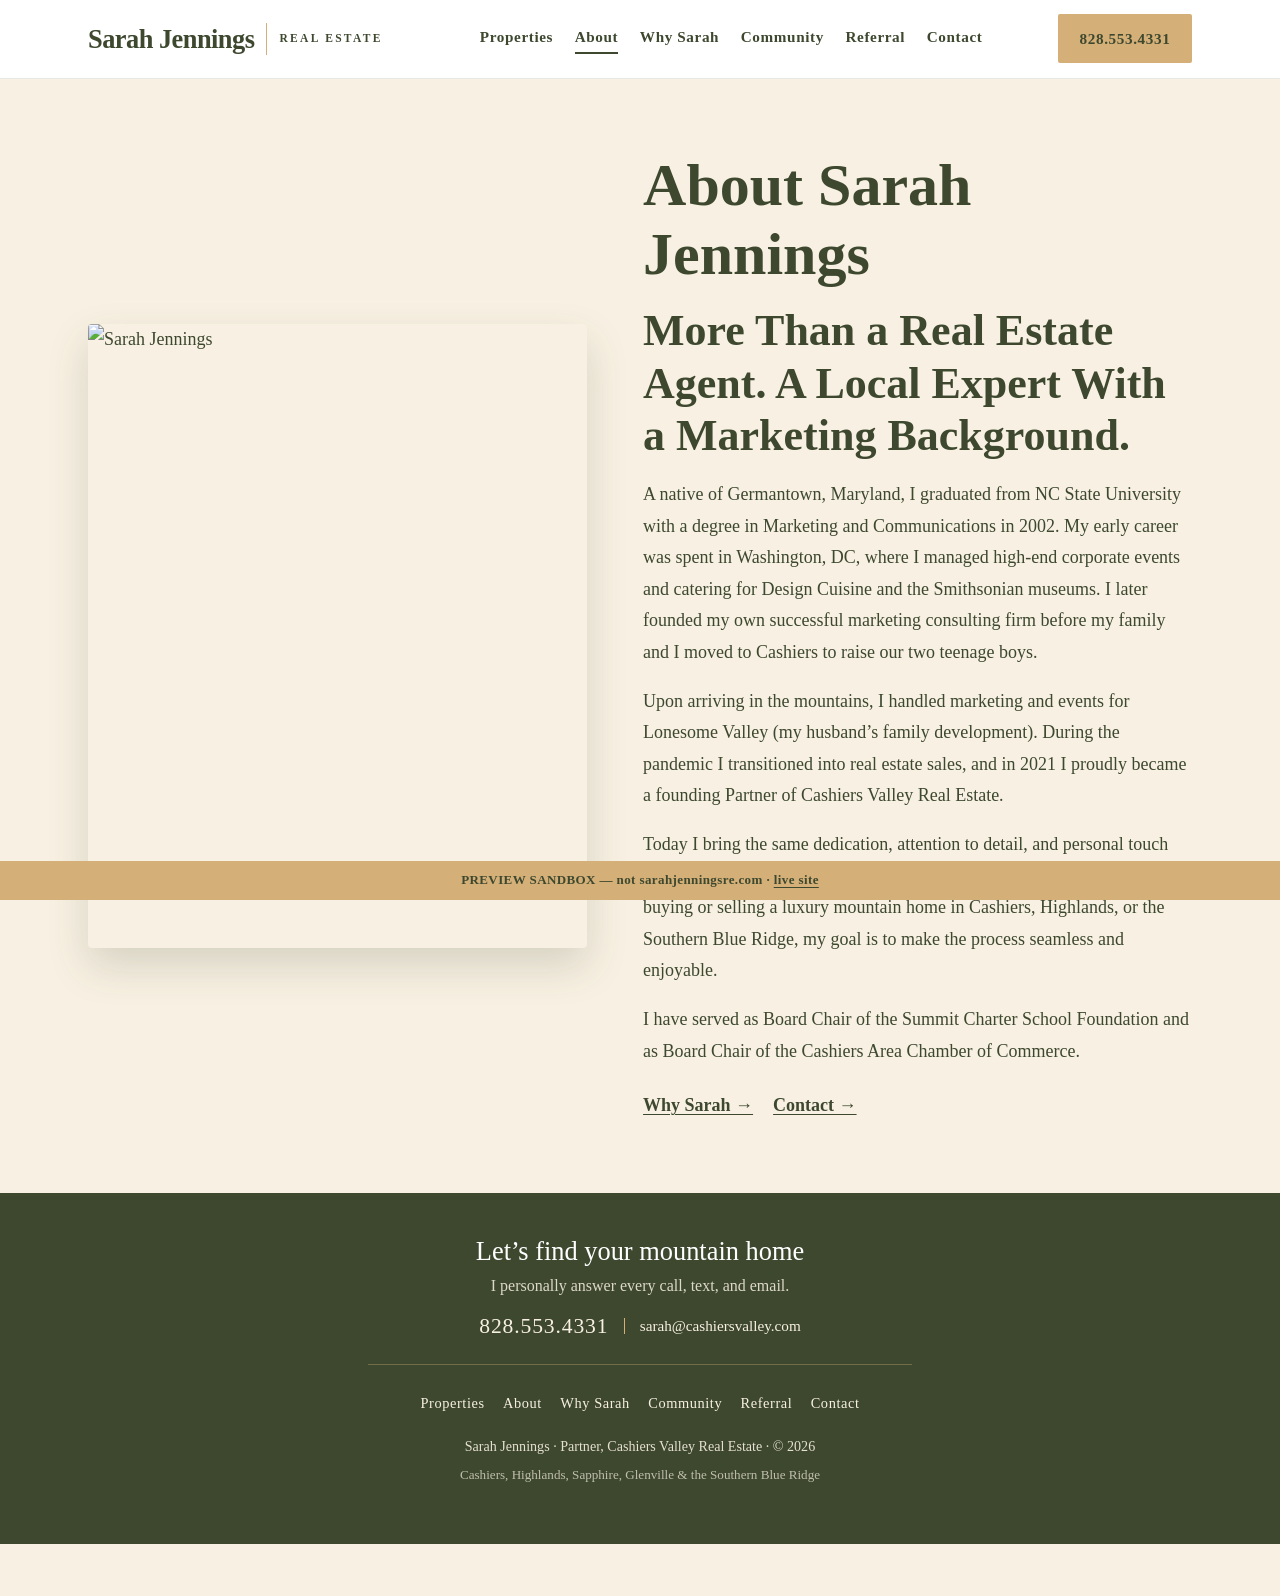
==== commit d626012e: "Restore Why Sarah and Referral in About header" ====
--- a/about.html
+++ b/about.html
@@ -21,7 +21,7 @@
         <span class="brand-mark">Real Estate</span>
       </a>
       <div class="nav-links">
-        <a href="listings.html">Properties</a><a href="about.html" class="is-current">About</a><a href="community.html">Community</a><a href="contact.html">Contact</a>
+        <a href="listings.html">Properties</a><a href="about.html" class="is-current">About</a><a href="why-sarah.html">Why Sarah</a><a href="community.html">Community</a><a href="referral.html">Referral</a><a href="contact.html">Contact</a>
       </div>
       <a class="btn btn-phone nav-phone" href="tel:8285534331">828.553.4331</a>
       <button class="hamburger" id="hamburger" type="button" aria-label="Open menu" aria-expanded="false" aria-controls="mobile-menu">
@@ -29,7 +29,7 @@
       </button>
     </div>
     <div class="mobile-menu" id="mobile-menu">
-      <a href="listings.html">Properties</a><a href="about.html" class="is-current">About</a><a href="community.html">Community</a><a href="contact.html">Contact</a>
+      <a href="listings.html">Properties</a><a href="about.html" class="is-current">About</a><a href="why-sarah.html">Why Sarah</a><a href="community.html">Community</a><a href="referral.html">Referral</a><a href="contact.html">Contact</a>
       <a class="btn btn-phone" href="tel:8285534331">828.553.4331</a>
     </div>
   </nav>
